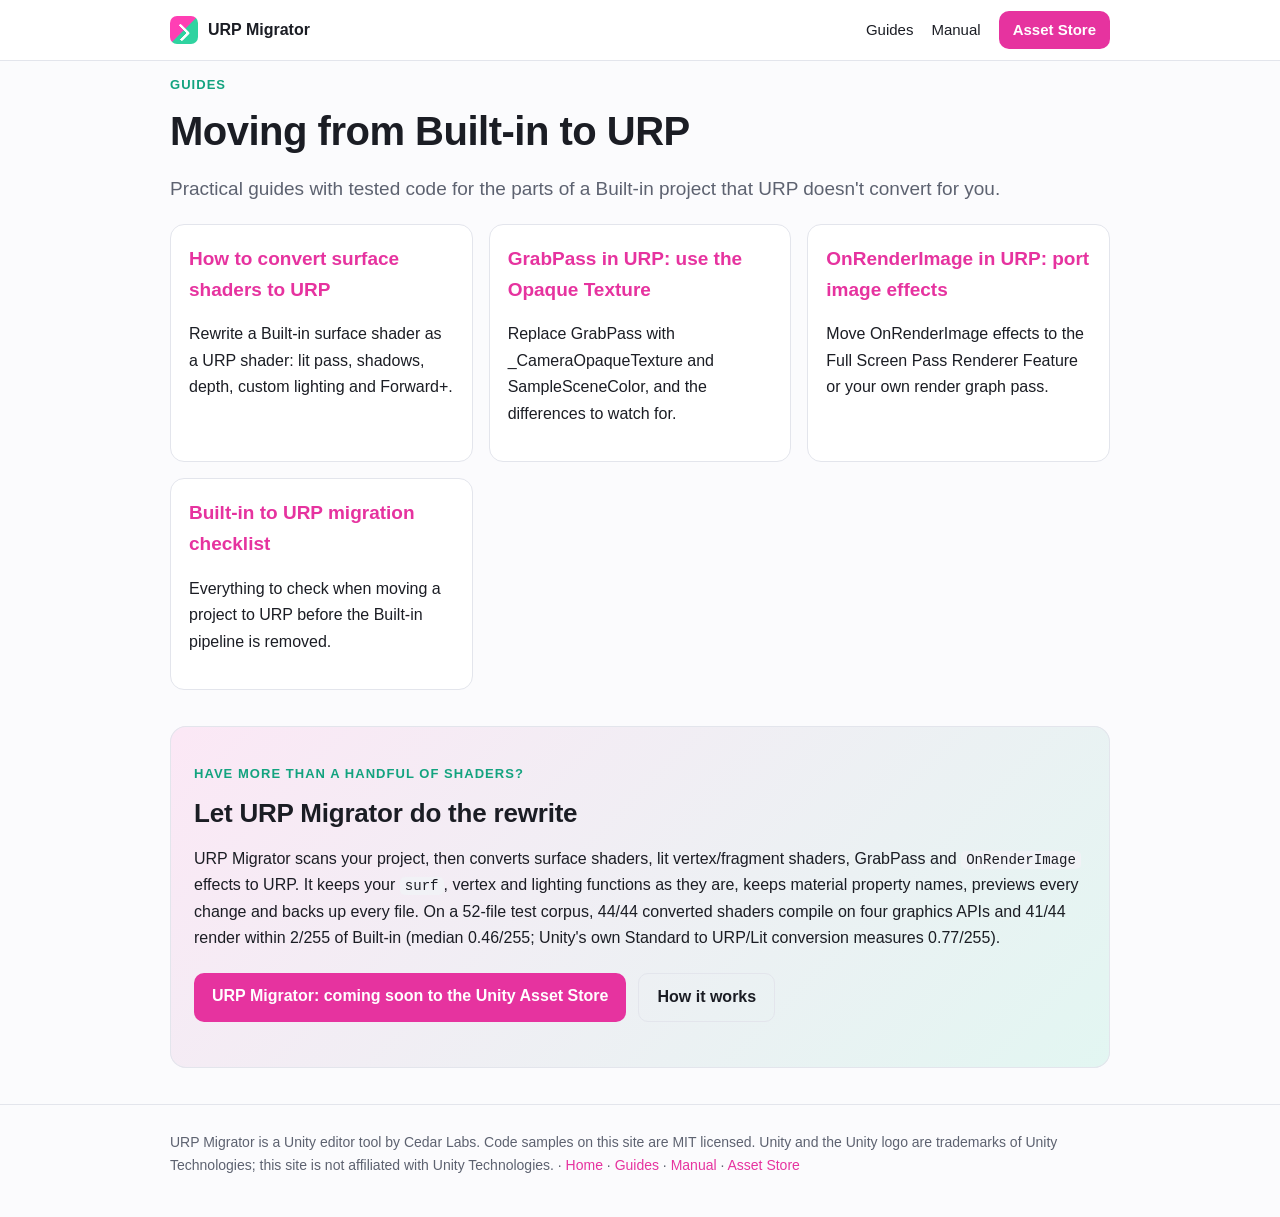
==== guides/index.html @ bb951a9e "Update docs" ====
<!doctype html>
<html lang="en">
<head>
<meta charset="utf-8">
<meta name="viewport" content="width=device-width, initial-scale=1">
<title>Built-in to URP guides · URP Migrator</title>
<meta name="description" content="Guides for moving Unity projects from the Built-in Render Pipeline to URP: surface shaders, GrabPass, OnRenderImage and a migration checklist.">
<link rel="canonical" href="https://nkiro33.github.io/urp-migrator-docs/guides/index.html">
<meta property="og:type" content="website">
<meta property="og:site_name" content="URP Migrator">
<meta property="og:title" content="Built-in to URP guides · URP Migrator">
<meta property="og:description" content="Guides for moving Unity projects from the Built-in Render Pipeline to URP: surface shaders, GrabPass, OnRenderImage and a migration checklist.">
<meta property="og:url" content="https://nkiro33.github.io/urp-migrator-docs/guides/index.html">
<meta property="og:image" content="https://nkiro33.github.io/urp-migrator-docs/img/social.png">
<meta name="twitter:card" content="summary_large_image">
<link rel="icon" type="image/png" href="../img/icon.png">
<link rel="stylesheet" href="../style.css">
<script type="application/ld+json">{"@context": "https://schema.org", "@type": "WebSite", "name": "Built-in to URP guides \u00b7 URP Migrator", "description": "Guides for moving Unity projects from the Built-in Render Pipeline to URP: surface shaders, GrabPass, OnRenderImage and a migration checklist.", "url": "https://nkiro33.github.io/urp-migrator-docs/guides/index.html"}</script>
</head>
<body>
<header class="top"><div class="wrap"><a class="brand" href="../index.html"><span class="logo"></span>URP Migrator</a><nav><a href='../guides/index.html'>Guides</a><a class='hide-s' href='../manual.html'>Manual</a><a class='btn' href='https://assetstore.unity.com/publishers/160610'>Asset Store</a></nav></div></header>
<main class="wrap">
<p class="kicker">Guides</p><h1>Moving from Built-in to URP</h1>
<p class="lede">Practical guides with tested code for the parts of a Built-in project that URP doesn't convert for you.</p>
<div class="grid"><div class='card'><h3><a href='../guides/convert-surface-shaders-to-urp.html'>How to convert surface shaders to URP</a></h3><p>Rewrite a Built-in surface shader as a URP shader: lit pass, shadows, depth, custom lighting and Forward+.</p></div><div class='card'><h3><a href='../guides/grabpass-in-urp.html'>GrabPass in URP: use the Opaque Texture</a></h3><p>Replace GrabPass with _CameraOpaqueTexture and SampleSceneColor, and the differences to watch for.</p></div><div class='card'><h3><a href='../guides/onrenderimage-in-urp.html'>OnRenderImage in URP: port image effects</a></h3><p>Move OnRenderImage effects to the Full Screen Pass Renderer Feature or your own render graph pass.</p></div><div class='card'><h3><a href='../guides/built-in-to-urp-checklist.html'>Built-in to URP migration checklist</a></h3><p>Everything to check when moving a project to URP before the Built-in pipeline is removed.</p></div></div><div class="cta"><p class="kicker">Have more than a handful of shaders?</p>
<h2>Let URP Migrator do the rewrite</h2>
<p>URP Migrator scans your project, then converts surface shaders, lit vertex/fragment shaders, GrabPass and
<code>OnRenderImage</code> effects to URP. It keeps your <code>surf</code>, vertex and lighting functions as they are, keeps material
property names, previews every change and backs up every file. On a 52-file test corpus, 44/44 converted shaders compile on four
graphics APIs and 41/44 render within 2/255 of Built-in (median 0.46/255; Unity's own Standard to URP/Lit conversion
measures 0.77/255).</p>
<div class="buttons"><a class="btn" href="https://assetstore.unity.com/publishers/160610">URP Migrator: coming soon to the Unity Asset Store</a><a class="btn ghost" href="../index.html">How it works</a></div></div>
</main>
<footer><div class="wrap">URP Migrator is a Unity editor tool by Cedar Labs. Code samples on this site are MIT licensed.
Unity and the Unity logo are trademarks of Unity Technologies; this site is not affiliated with Unity Technologies.
· <a href="../index.html">Home</a> · <a href="../guides/index.html">Guides</a> · <a href="../manual.html">Manual</a> · <a href="https://assetstore.unity.com/publishers/160610">Asset Store</a></div></footer>
<script>document.querySelectorAll('.copy').forEach(b=>b.addEventListener('click',()=>{const t=b.closest('.code').querySelector('code').innerText;navigator.clipboard.writeText(t).then(()=>{b.textContent='Copied';setTimeout(()=>b.textContent='Copy',1500)})}));</script>
</body>
</html>
---- style.css ----
:root{--bg:#fbfbfd;--fg:#1b1d24;--muted:#5d6270;--line:#e3e5ec;--card:#fff;--accent:#e6339f;--teal:#13a37f;--codebg:#11151c;--codefg:#e6e9ef;--chip:#f1f2f6}
@media (prefers-color-scheme:dark){:root:not([data-theme="light"]){--bg:#0f1218;--fg:#e8eaf0;--muted:#a3a9b7;--line:#262b36;--card:#151a22;--accent:#ff5cc0;--teal:#3fe0ae;--codebg:#0a0d12;--codefg:#e6e9ef;--chip:#1c222c}}
*{box-sizing:border-box}
html{-webkit-text-size-adjust:100%}
body{margin:0;background:var(--bg);color:var(--fg);font:16px/1.65 -apple-system,BlinkMacSystemFont,"Segoe UI",Roboto,Helvetica,Arial,sans-serif}
a{color:var(--accent);text-decoration:none} a:hover{text-decoration:underline}
.wrap{max-width:980px;margin:0 auto;padding:0 20px}
.top{border-bottom:1px solid var(--line);background:var(--card);position:sticky;top:0;z-index:5}
.top .wrap{display:flex;align-items:center;justify-content:space-between;height:60px;gap:12px}
.brand{display:flex;align-items:center;gap:10px;font-weight:800;color:var(--fg);white-space:nowrap}
.logo{width:28px;height:28px;border-radius:7px;background:linear-gradient(135deg,#ff3fb4 0 49%,#2fd3a0 51% 100%);position:relative;flex:none}
.logo:after{content:"";position:absolute;left:7px;top:9px;width:11px;height:9px;border-top:3px solid #fff;border-right:3px solid #fff;transform:rotate(45deg) translate(-1px,3px);border-radius:2px}
nav{display:flex;gap:18px;align-items:center;font-size:15px}
nav a{color:var(--fg)}
.btn{display:inline-block;padding:10px 18px;border-radius:10px;background:var(--accent);color:#fff !important;font-weight:700;text-decoration:none !important}
.btn.ghost{background:transparent;color:var(--fg) !important;border:1px solid var(--line)}
nav .btn{padding:7px 14px}
main{padding:36px 0 60px}
h1{font-size:40px;line-height:1.15;letter-spacing:-.5px;margin:6px 0 14px}
h2{font-size:26px;line-height:1.25;margin:44px 0 10px;letter-spacing:-.2px}
h3{font-size:19px;margin:28px 0 8px}
.lede{font-size:19px;color:var(--muted)}
.kicker{font-size:13px;font-weight:700;letter-spacing:.08em;text-transform:uppercase;color:var(--teal)}
code{font-family:"SF Mono",Menlo,Consolas,monospace;font-size:.88em;background:var(--chip);padding:1px 5px;border-radius:5px}
.code{margin:16px 0 22px;border-radius:12px;overflow:hidden;background:var(--codebg);border:1px solid var(--line)}
.codehead{display:flex;justify-content:space-between;align-items:center;padding:6px 10px 6px 14px;font-size:12.5px;color:#9aa3b2;border-bottom:1px solid rgba(255,255,255,.08)}
.copy{font:inherit;color:#cfd5df;background:rgba(255,255,255,.08);border:0;border-radius:6px;padding:3px 10px;cursor:pointer}
pre{margin:0;padding:14px 16px;overflow-x:auto;color:var(--codefg);font-size:13.5px;line-height:1.55}
pre code{background:none;padding:0;font-size:inherit;color:inherit}
table{border-collapse:collapse;width:100%;margin:14px 0 22px;font-size:15px;display:block;overflow-x:auto}
th,td{border:1px solid var(--line);padding:8px 10px;text-align:left;vertical-align:top}
th{background:var(--chip)}
.note{border-left:4px solid var(--teal);background:var(--card);border-radius:0 10px 10px 0;padding:12px 16px;margin:18px 0;box-shadow:0 0 0 1px var(--line) inset}
.note.warn{border-left-color:#e0a030}
.cta{margin:36px 0;padding:24px;border-radius:16px;background:linear-gradient(135deg,rgba(255,63,180,.10),rgba(47,211,160,.12));box-shadow:0 0 0 1px var(--line) inset}
.cta h2{margin-top:0}
img{max-width:100%;height:auto}
figure{margin:18px 0 24px} figure img{width:100%;height:auto;border-radius:12px;border:1px solid var(--line);display:block}
figcaption{font-size:14px;color:var(--muted);margin-top:8px}
.pair{display:grid;grid-template-columns:repeat(2,minmax(0,1fr));gap:12px}
.grid{display:grid;grid-template-columns:repeat(auto-fill,minmax(270px,1fr));gap:16px;margin:16px 0}
.grid4{grid-template-columns:repeat(auto-fill,minmax(210px,1fr))}
.trio{display:grid;grid-template-columns:repeat(3,minmax(0,1fr));gap:12px;margin:22px 0}
.trio figure,.pairs figure{margin:0}
.pairs{display:grid;grid-template-columns:repeat(2,minmax(0,1fr));gap:18px;margin:18px 0}
.grid>*,.stats>*,.pairs>*,.trio>*{min-width:0}
p code,li code,td code{overflow-wrap:anywhere}
.pairs .pair{gap:6px}
.card{background:var(--card);border:1px solid var(--line);border-radius:14px;padding:18px}
.card h3{margin-top:0}
.stats{display:grid;grid-template-columns:repeat(auto-fit,minmax(150px,1fr));gap:14px;margin:18px 0}
.stat{background:var(--card);border:1px solid var(--line);border-radius:14px;padding:16px}
.stat b{display:block;font-size:30px;letter-spacing:-.5px}
.stat span{color:var(--muted);font-size:14px}
.hero{padding:10px 0 6px}
.hero h1{font-size:48px}
.grad{background:linear-gradient(90deg,#ff5cc0,#ffb36b 45%,#2fd3a0);-webkit-background-clip:text;background-clip:text;color:transparent}
.buttons{display:flex;gap:12px;flex-wrap:wrap;margin:22px 0}
.toc{background:var(--card);border:1px solid var(--line);border-radius:12px;padding:12px 18px;margin:20px 0;font-size:15px}
.toc ol{margin:6px 0 0;padding-left:20px}
details{margin:12px 0} summary{cursor:pointer;font-weight:600}
footer{border-top:1px solid var(--line);padding:26px 0 40px;color:var(--muted);font-size:14px}
.manual h1{font-size:34px}
@media (max-width:820px){.pairs{grid-template-columns:minmax(0,1fr)}}
@media (max-width:640px){h1,.hero h1{font-size:31px}h2{font-size:22px}.trio{grid-template-columns:minmax(0,1fr)}.stat b{font-size:24px}nav .hide-s{display:none}.lede{font-size:17px}}
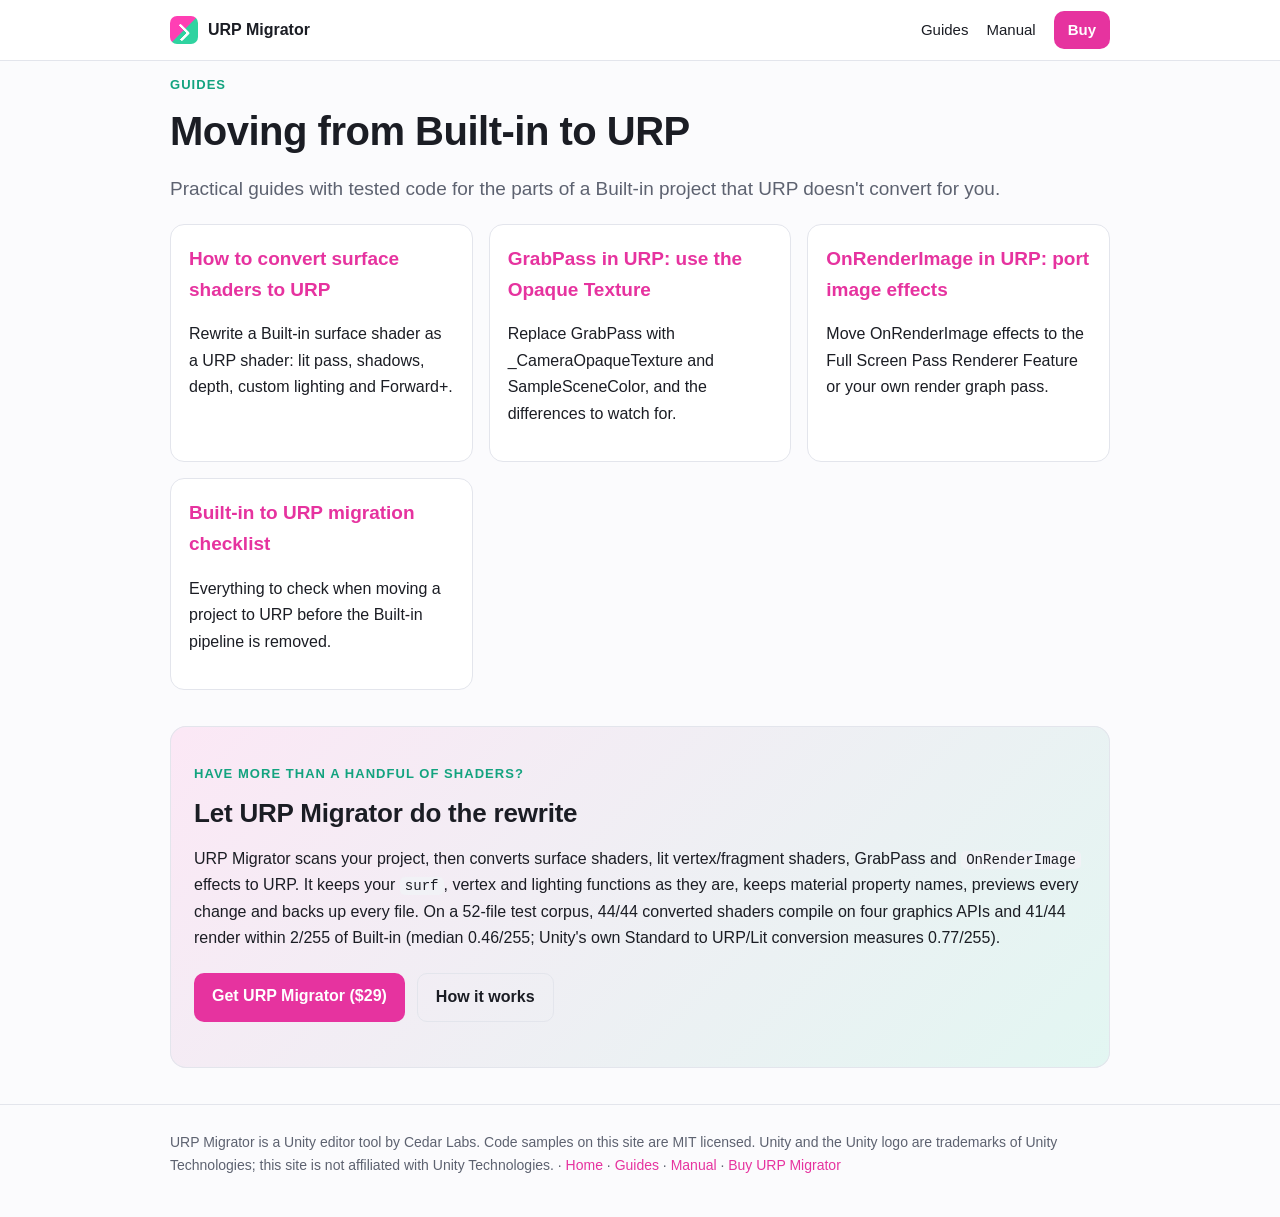
==== commit b8b627f6: "Update docs" ====
--- a/guides/index.html
+++ b/guides/index.html
@@ -18,7 +18,7 @@
 <script type="application/ld+json">{"@context": "https://schema.org", "@type": "WebSite", "name": "Built-in to URP guides \u00b7 URP Migrator", "description": "Guides for moving Unity projects from the Built-in Render Pipeline to URP: surface shaders, GrabPass, OnRenderImage and a migration checklist.", "url": "https://nkiro33.github.io/urp-migrator-docs/guides/index.html"}</script>
 </head>
 <body>
-<header class="top"><div class="wrap"><a class="brand" href="../index.html"><span class="logo"></span>URP Migrator</a><nav><a href='../guides/index.html'>Guides</a><a class='hide-s' href='../manual.html'>Manual</a><a class='btn' href='https://assetstore.unity.com/publishers/160610'>Asset Store</a></nav></div></header>
+<header class="top"><div class="wrap"><a class="brand" href="../index.html"><span class="logo"></span>URP Migrator</a><nav><a href='../guides/index.html'>Guides</a><a class='hide-s' href='../manual.html'>Manual</a><a class='btn' href='https://neblaze4.gumroad.com/l/urp-migrator'>Buy</a></nav></div></header>
 <main class="wrap">
 <p class="kicker">Guides</p><h1>Moving from Built-in to URP</h1>
 <p class="lede">Practical guides with tested code for the parts of a Built-in project that URP doesn't convert for you.</p>
@@ -29,11 +29,11 @@
 property names, previews every change and backs up every file. On a 52-file test corpus, 44/44 converted shaders compile on four
 graphics APIs and 41/44 render within 2/255 of Built-in (median 0.46/255; Unity's own Standard to URP/Lit conversion
 measures 0.77/255).</p>
-<div class="buttons"><a class="btn" href="https://assetstore.unity.com/publishers/160610">URP Migrator: coming soon to the Unity Asset Store</a><a class="btn ghost" href="../index.html">How it works</a></div></div>
+<div class="buttons"><a class="btn" href="https://neblaze4.gumroad.com/l/urp-migrator">Get URP Migrator ($29)</a><a class="btn ghost" href="../index.html">How it works</a></div></div>
 </main>
 <footer><div class="wrap">URP Migrator is a Unity editor tool by Cedar Labs. Code samples on this site are MIT licensed.
 Unity and the Unity logo are trademarks of Unity Technologies; this site is not affiliated with Unity Technologies.
-· <a href="../index.html">Home</a> · <a href="../guides/index.html">Guides</a> · <a href="../manual.html">Manual</a> · <a href="https://assetstore.unity.com/publishers/160610">Asset Store</a></div></footer>
+· <a href="../index.html">Home</a> · <a href="../guides/index.html">Guides</a> · <a href="../manual.html">Manual</a> · <a href="https://neblaze4.gumroad.com/l/urp-migrator">Buy URP Migrator</a></div></footer>
 <script>document.querySelectorAll('.copy').forEach(b=>b.addEventListener('click',()=>{const t=b.closest('.code').querySelector('code').innerText;navigator.clipboard.writeText(t).then(()=>{b.textContent='Copied';setTimeout(()=>b.textContent='Copy',1500)})}));</script>
 </body>
 </html>
